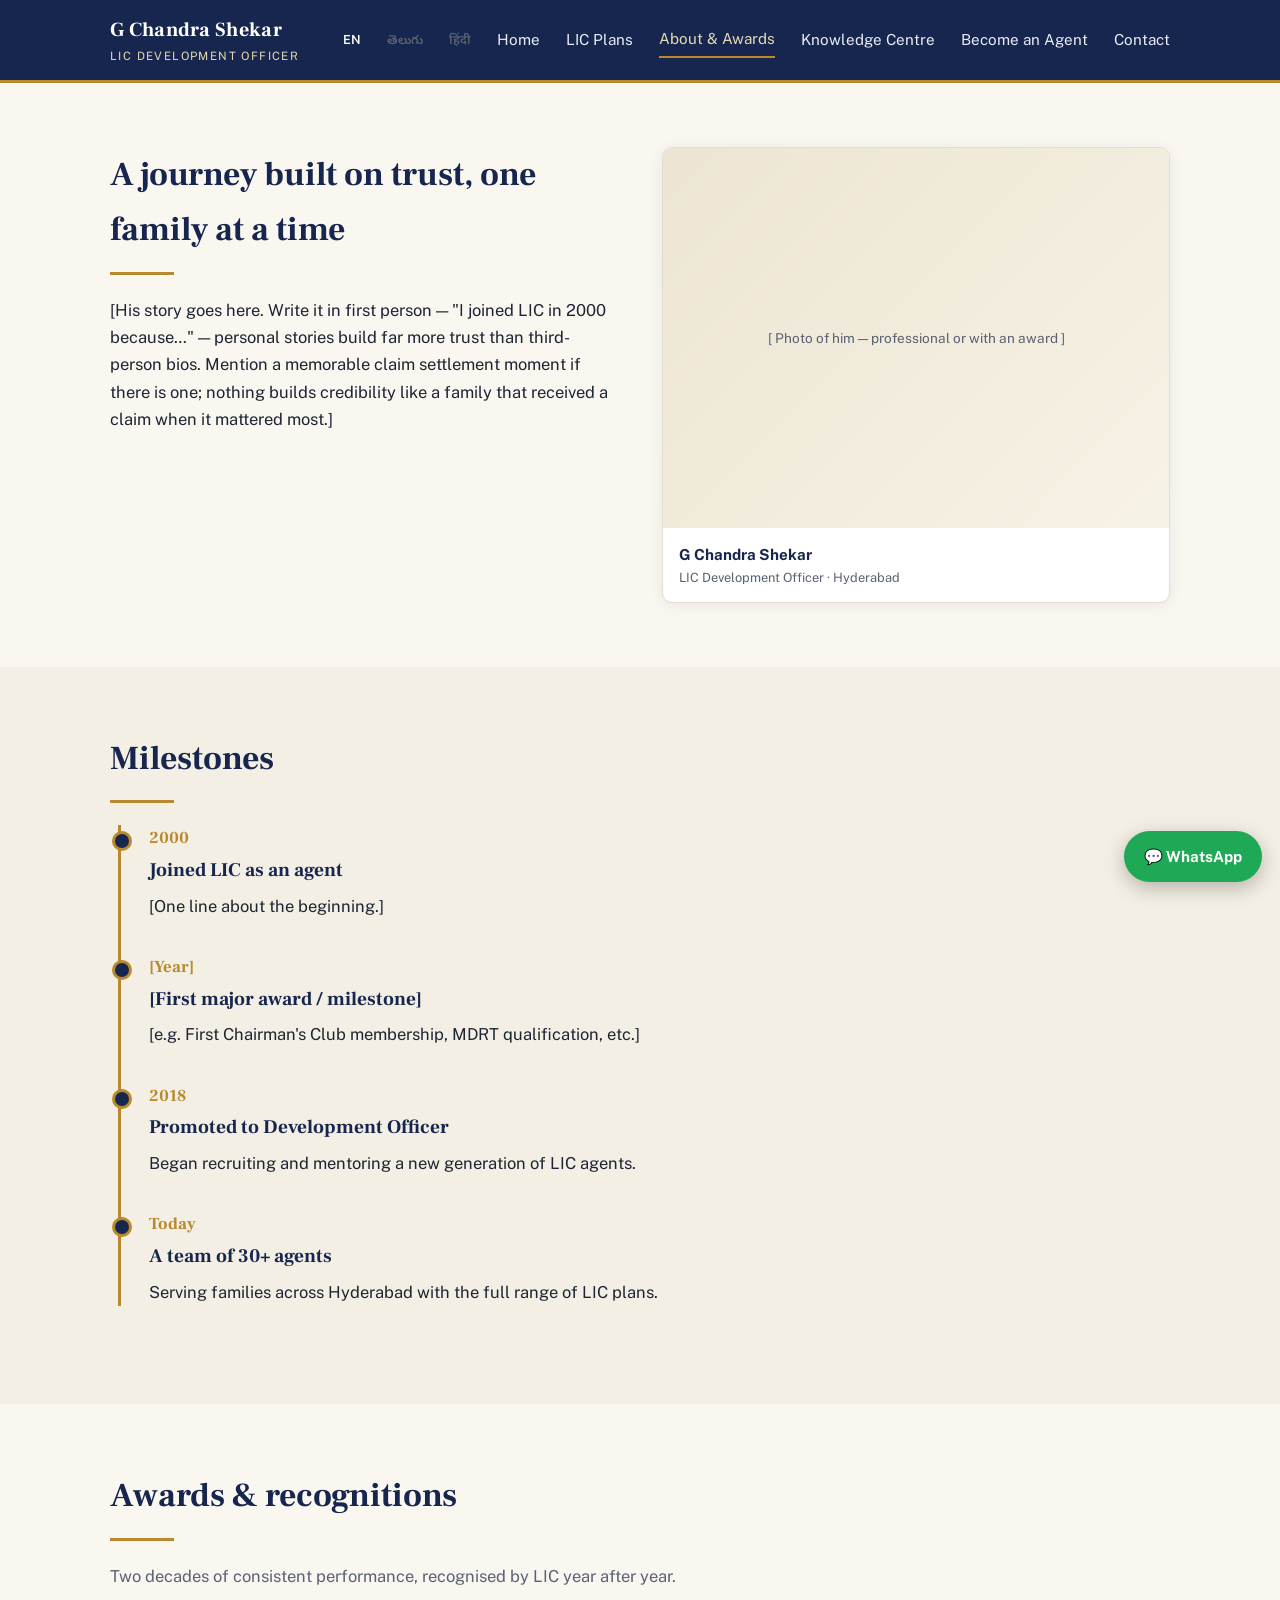
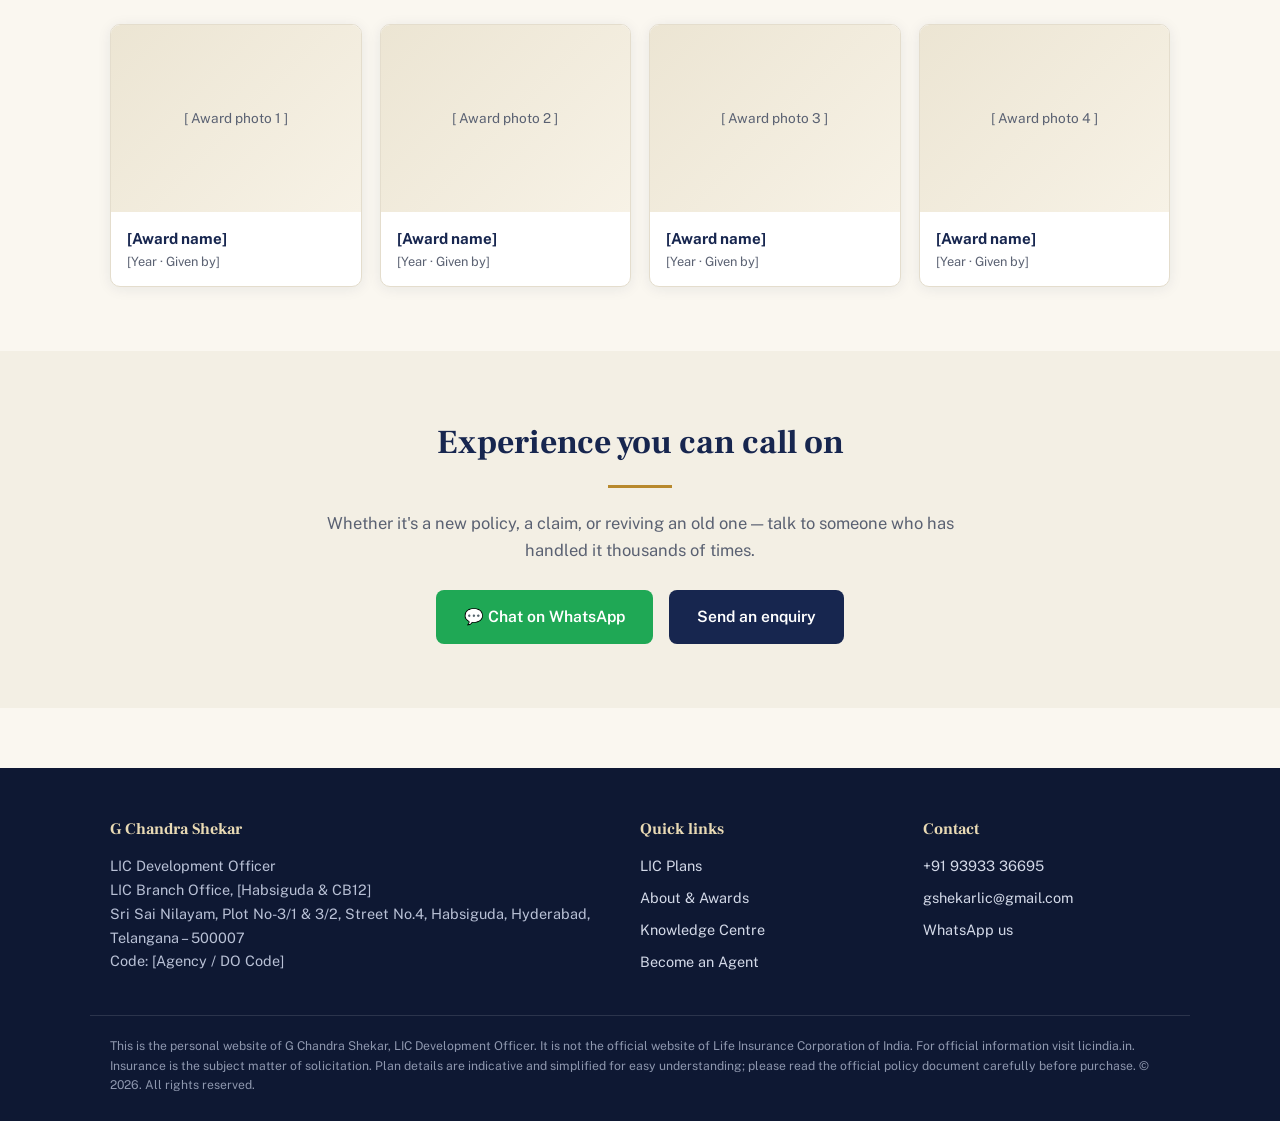
==== about.html @ 3796c8f2 "Add files via upload" ====
<!DOCTYPE html>
<html lang="en">
<head>
  <meta charset="UTF-8" />
  <meta name="viewport" content="width=device-width, initial-scale=1.0" />
  <title>About &amp; Awards | 25+ Years of Trusted LIC Service</title>
  <meta name="description" content="The journey of a trusted LIC Development Officer — 25+ years of service, awards, recognitions, and a team of 30 agents." />
  <link rel="preconnect" href="https://fonts.googleapis.com" />
  <link href="https://fonts.googleapis.com/css2?family=Frank+Ruhl+Libre:wght@500;700&family=Public+Sans:wght@400;600;700&family=Noto+Sans+Telugu:wght@400;600;700&family=Noto+Sans+Devanagari:wght@400;600;700&display=swap" rel="stylesheet" />
  <link rel="stylesheet" href="css/styles.css" />
</head>
<body>

  <header class="site-header">
    <div class="header-inner">
      <a class="brand" href="index.html">
        <span class="brand-name" data-cfg="name">Agent Name</span>
        <span class="brand-tag" data-cfg="designation">LIC Development Officer</span>
      </a>
      <button class="nav-toggle" aria-label="Open menu">☰</button>
      <nav class="nav">
        <a href="index.html" data-i18n="nav_home">Home</a>
        <a href="plans.html" data-i18n="nav_plans">LIC Plans</a>
        <a href="about.html" class="active" data-i18n="nav_about">About &amp; Awards</a>
        <a href="knowledge.html" data-i18n="nav_knowledge">Knowledge Centre</a>
        <a href="become-agent.html" data-i18n="nav_agent">Become an Agent</a>
        <a href="contact.html" data-i18n="nav_contact">Contact</a>
      </nav>
    </div>
  </header>

  <section class="section">
    <div class="wrap split">
      <div>
        <h2 class="section-title" data-i18n="about_title">A journey built on trust, one family at a time</h2>
        <hr class="gold-rule" />
        <p>
          <!-- PLACEHOLDER: Replace with your father's real story, 3–4 short paragraphs.
               Suggested arc: why he joined LIC in 2000 → early struggles → what changed →
               becoming a Development Officer → what he believes about insurance. -->
          [His story goes here. Write it in first person — "I joined LIC in 2000
          because…" — personal stories build far more trust than third-person bios.
          Mention a memorable claim settlement moment if there is one; nothing builds
          credibility like a family that received a claim when it mattered most.]
        </p>
      </div>
      <div>
        <div class="award-card">
          <div class="award-img">[ Photo of him — professional or with an award ]</div>
          <div class="award-meta">
            <h4 data-cfg="name">Agent Name</h4>
            <p><span data-cfg="designation">LIC Development Officer</span> · <span data-cfg="city">Hyderabad</span></p>
          </div>
        </div>
      </div>
    </div>
  </section>

  <section class="section section-alt">
    <div class="wrap">
      <h2 class="section-title" data-i18n="milestones_title">Milestones</h2>
      <hr class="gold-rule" />
      <div class="timeline">
        <div class="timeline-item">
          <div class="tl-year">2000</div>
          <h3 data-i18n="tl1_t">Joined LIC as an agent</h3>
          <p>[One line about the beginning.]</p>
        </div>
        <div class="timeline-item">
          <div class="tl-year">[Year]</div>
          <h3>[First major award / milestone]</h3>
          <p>[e.g. First Chairman's Club membership, MDRT qualification, etc.]</p>
        </div>
        <div class="timeline-item">
          <div class="tl-year" data-cfg="doSince">2018</div>
          <h3 data-i18n="tl3_t">Promoted to Development Officer</h3>
          <p data-i18n="tl3_d">Began recruiting and mentoring a new generation of LIC agents.</p>
        </div>
        <div class="timeline-item">
          <div class="tl-year" data-i18n="tl4_y">Today</div>
          <h3 data-i18n="tl4_t">A team of 30+ agents</h3>
          <p data-i18n="tl4_d">Serving families with the full range of LIC plans.</p>
        </div>
      </div>
    </div>
  </section>

  <section class="section">
    <div class="wrap">
      <h2 class="section-title" data-i18n="awards_title">Awards &amp; recognitions</h2>
      <hr class="gold-rule" />
      <p class="section-sub" data-i18n="awards_sub">Two decades of consistent performance.</p>
      <div class="award-grid">
        <!-- Duplicate this card for each award. Put photos in images/awards/ and
             change src. Even phone photos of certificates work well here. -->
        <div class="award-card">
          <div class="award-img">[ Award photo 1 ]</div>
          <div class="award-meta"><h4>[Award name]</h4><p>[Year · Given by]</p></div>
        </div>
        <div class="award-card">
          <div class="award-img">[ Award photo 2 ]</div>
          <div class="award-meta"><h4>[Award name]</h4><p>[Year · Given by]</p></div>
        </div>
        <div class="award-card">
          <div class="award-img">[ Award photo 3 ]</div>
          <div class="award-meta"><h4>[Award name]</h4><p>[Year · Given by]</p></div>
        </div>
        <div class="award-card">
          <div class="award-img">[ Award photo 4 ]</div>
          <div class="award-meta"><h4>[Award name]</h4><p>[Year · Given by]</p></div>
        </div>
      </div>
    </div>
  </section>

  <section class="section section-alt">
    <div class="wrap" style="text-align:center;">
      <h2 class="section-title" data-i18n="exp_title">Experience you can call on</h2>
      <hr class="gold-rule" style="margin:14px auto 22px;" />
      <p class="section-sub" style="margin:0 auto 26px;" data-i18n="exp_sub">Talk to experience.</p>
      <a class="btn btn-wa" data-wa="" href="#" data-i18n="btn_wa_chat">💬 Chat on WhatsApp</a>
      &nbsp;&nbsp;
      <a class="btn btn-navy" href="contact.html" data-i18n="btn_enquiry">Send an enquiry</a>
    </div>
  </section>

  <footer class="site-footer">
    <div class="footer-grid">
      <div>
        <h4 data-cfg="name">Agent Name</h4>
        <p style="font-size:.9rem;">
          <span data-cfg="designation">LIC Development Officer</span><br />
          <span data-cfg="branch">LIC Branch Office</span><br />
          <span data-cfg="address">Office address</span><br />
          Code: <span data-cfg="license">[Code]</span>
        </p>
      </div>
      <div>
        <h4 data-i18n="footer_quicklinks">Quick links</h4>
        <a href="plans.html" data-i18n="nav_plans">LIC Plans</a>
        <a href="about.html" data-i18n="nav_about">About &amp; Awards</a>
        <a href="knowledge.html" data-i18n="nav_knowledge">Knowledge Centre</a>
        <a href="become-agent.html" data-i18n="nav_agent">Become an Agent</a>
      </div>
      <div>
        <h4 data-i18n="nav_contact">Contact</h4>
        <a data-cfg-href="tel" href="#"><span data-cfg="phone">Phone</span></a>
        <a data-cfg-href="mail" href="#"><span data-cfg="email">Email</span></a>
        <a data-wa="" href="#" data-i18n="footer_wa">WhatsApp us</a>
      </div>
    </div>
    <div class="footer-disclaimer">
      This is the personal website of <span data-cfg="name">Agent Name</span>,
      <span data-cfg="designation">LIC Development Officer</span>. It is not the official
      website of Life Insurance Corporation of India. For official information visit
      licindia.in. Insurance is the subject matter of solicitation. Plan details are
      indicative and simplified for easy understanding; please read the official policy
      document carefully before purchase. © <span data-cfg="year">2026</span>. All rights reserved.
    </div>
  </footer>

  <a class="wa-float" data-wa="" href="#">💬 WhatsApp</a>

  <script src="js/config.js"></script>
  <script src="data/policies.js"></script>
  <script src="js/i18n.js"></script>
  <script src="js/site.js"></script>
</body>
</html>
---- css/styles.css ----
/* ============================================================
   DESIGN SYSTEM
   Palette: institutional navy + gold on warm paper
   Display type: Frank Ruhl Libre | Body: Public Sans
   ============================================================ */

:root {
  --navy: #17264f;
  --navy-deep: #0e1833;
  --gold: #b8892d;
  --gold-soft: #e8d9b4;
  --paper: #faf7f0;
  --card: #ffffff;
  --ink: #1d2433;
  --ink-soft: #5a6172;
  --line: #e4ddcd;
  --ok: #2e7d4f;

  --ff-display: "Frank Ruhl Libre", "Noto Sans Telugu", "Noto Sans Devanagari", Georgia, serif;
  --ff-body: "Public Sans", "Noto Sans Telugu", "Noto Sans Devanagari", -apple-system, "Segoe UI", sans-serif;

  --maxw: 1100px;
  --radius: 10px;
  --shadow: 0 2px 14px rgba(23, 38, 79, 0.08);
}

* { margin: 0; padding: 0; box-sizing: border-box; }

html { scroll-behavior: smooth; }
@media (prefers-reduced-motion: reduce) {
  html { scroll-behavior: auto; }
  *, *::before, *::after { animation: none !important; transition: none !important; }
}

body {
  font-family: var(--ff-body);
  background: var(--paper);
  color: var(--ink);
  line-height: 1.65;
  font-size: 16.5px;
}

img { max-width: 100%; display: block; }
a { color: var(--navy); }

.wrap { max-width: var(--maxw); margin: 0 auto; padding: 0 20px; }

/* ---------- Header ---------- */
.site-header {
  background: var(--navy);
  color: #fff;
  position: sticky;
  top: 0;
  z-index: 50;
  border-bottom: 3px solid var(--gold);
}
.header-inner {
  display: flex; align-items: center; justify-content: space-between;
  padding: 14px 20px; max-width: var(--maxw); margin: 0 auto;
}
.brand { display: flex; flex-direction: column; text-decoration: none; color: #fff; }
.brand-name { font-family: var(--ff-display); font-size: 1.25rem; font-weight: 700; letter-spacing: 0.3px; }
.brand-tag { font-size: 0.72rem; color: var(--gold-soft); text-transform: uppercase; letter-spacing: 1.4px; }

.nav { display: flex; gap: 26px; align-items: center; }
.nav a { color: #e9ecf5; text-decoration: none; font-size: 0.95rem; padding: 4px 0; }
.nav a:hover, .nav a.active { color: var(--gold-soft); border-bottom: 2px solid var(--gold); }
.nav-toggle { display: none; background: none; border: 1px solid rgba(255,255,255,.4); color: #fff; font-size: 1.3rem; padding: 4px 12px; border-radius: 6px; cursor: pointer; }

/* ---------- Buttons ---------- */
.btn {
  display: inline-block; text-decoration: none; font-weight: 600;
  padding: 12px 26px; border-radius: 8px; font-size: 0.98rem;
  border: 2px solid transparent; cursor: pointer; transition: transform .12s ease, box-shadow .12s ease;
}
.btn:hover { transform: translateY(-1px); box-shadow: var(--shadow); }
.btn:focus-visible { outline: 3px solid var(--gold); outline-offset: 2px; }
.btn-gold { background: var(--gold); color: var(--navy-deep); }
.btn-navy { background: var(--navy); color: #fff; }
.btn-outline { background: transparent; color: var(--navy); border-color: var(--navy); }
.btn-wa { background: #1fa855; color: #fff; }

/* ---------- Hero ---------- */
.hero {
  background:
    radial-gradient(1200px 500px at 85% -10%, rgba(184,137,45,.22), transparent 60%),
    linear-gradient(160deg, var(--navy-deep), var(--navy) 70%);
  color: #fff;
  padding: 70px 0 90px;
}
.hero .eyebrow {
  color: var(--gold-soft); text-transform: uppercase; letter-spacing: 2px;
  font-size: 0.78rem; margin-bottom: 14px;
}
.hero h1 {
  font-family: var(--ff-display); font-weight: 700;
  font-size: clamp(1.9rem, 4.2vw, 3rem); line-height: 1.2; max-width: 720px;
}
.hero p.lede { margin: 18px 0 8px; max-width: 620px; color: #d7dcea; font-size: 1.05rem; }

/* Signature element: the need selector */
.need-selector {
  margin-top: 42px; background: var(--card); border-radius: var(--radius);
  box-shadow: 0 14px 40px rgba(10, 18, 45, .35);
  border-top: 5px solid var(--gold);
  padding: 26px; color: var(--ink);
}
.need-selector h2 { font-family: var(--ff-display); font-size: 1.2rem; margin-bottom: 4px; }
.need-selector p { font-size: .92rem; color: var(--ink-soft); margin-bottom: 16px; }
.need-grid { display: grid; grid-template-columns: repeat(5, 1fr); gap: 12px; }
.need-card {
  text-decoration: none; text-align: center; padding: 18px 10px;
  border: 1.5px solid var(--line); border-radius: 8px; color: var(--ink);
  background: #fffdf8; transition: border-color .15s, transform .15s;
}
.need-card:hover { border-color: var(--gold); transform: translateY(-3px); }
.need-card .need-icon { font-size: 1.7rem; }
.need-card .need-label { display: block; font-weight: 600; font-size: .92rem; margin-top: 8px; }
.need-card .need-sub { display: block; font-size: .75rem; color: var(--ink-soft); margin-top: 2px; }

/* ---------- Credibility strip ---------- */
.cred-strip { background: var(--card); border-bottom: 1px solid var(--line); }
.cred-inner {
  max-width: var(--maxw); margin: 0 auto; padding: 26px 20px;
  display: grid; grid-template-columns: repeat(4, 1fr); gap: 18px; text-align: center;
}
.cred-item .cred-num {
  font-family: var(--ff-display); font-size: 2rem; font-weight: 700; color: var(--navy);
}
.cred-item .cred-num span { color: var(--gold); }
.cred-item .cred-label { font-size: .82rem; color: var(--ink-soft); text-transform: uppercase; letter-spacing: 1px; }

/* ---------- Sections ---------- */
.section { padding: 64px 0; }
.section-alt { background: #f3efe4; }
.section h2.section-title {
  font-family: var(--ff-display); font-size: clamp(1.5rem, 3vw, 2.1rem);
  color: var(--navy); margin-bottom: 8px;
}
.section .section-sub { color: var(--ink-soft); max-width: 640px; margin-bottom: 34px; }
.gold-rule { width: 64px; height: 3px; background: var(--gold); border: none; margin: 14px 0 22px; }

/* ---------- Plan cards ---------- */
.plan-grid { display: grid; grid-template-columns: repeat(auto-fill, minmax(300px, 1fr)); gap: 22px; }

.testimonial-grid { display: grid; grid-template-columns: repeat(auto-fill, minmax(280px, 1fr)); gap: 22px; margin-top: 20px; }
.testimonial-card {
  background: #fff;
  border: 1px solid rgba(23, 38, 79, 0.08);
  border-radius: 14px;
  padding: 22px 22px 18px;
  box-shadow: 0 2px 10px rgba(23, 38, 79, 0.05);
}
.testimonial-stars { color: var(--gold); font-size: 1rem; letter-spacing: 2px; margin-bottom: 8px; }
.testimonial-text { font-style: italic; color: var(--ink); line-height: 1.55; margin-bottom: 12px; }
.testimonial-name { font-weight: 700; font-size: 0.92rem; color: var(--ink-soft); }
.testimonial-video-link {
  display: inline-block;
  margin-top: 10px;
  font-size: 0.85rem;
  font-weight: 600;
  color: var(--navy);
  text-decoration: none;
}
.testimonial-video-link:hover { text-decoration: underline; }
.plan-card {
  background: var(--card); border: 1px solid var(--line); border-radius: var(--radius);
  padding: 24px; display: flex; flex-direction: column; box-shadow: var(--shadow);
}
.plan-card .plan-need {
  align-self: flex-start; font-size: .7rem; text-transform: uppercase; letter-spacing: 1.2px;
  background: var(--gold-soft); color: var(--navy-deep); padding: 3px 10px; border-radius: 20px; font-weight: 700;
}
.plan-card h3 { font-family: var(--ff-display); color: var(--navy); margin: 12px 0 2px; font-size: 1.15rem; }
.plan-card .plan-no { font-size: .78rem; color: var(--ink-soft); margin-bottom: 10px; }
.plan-card .plan-tagline { font-size: .95rem; margin-bottom: 12px; }
.plan-card .plan-for { font-size: .86rem; color: var(--ink-soft); background: #faf7f0; border-left: 3px solid var(--gold); padding: 8px 12px; margin-bottom: 14px; }
.plan-card ul { list-style: none; margin-bottom: 18px; }
.plan-card ul li { font-size: .88rem; padding-left: 20px; position: relative; margin-bottom: 6px; }
.plan-card ul li::before { content: "✓"; color: var(--ok); position: absolute; left: 0; font-weight: 700; }
.plan-card .plan-cta { margin-top: auto; display: flex; gap: 10px; flex-wrap: wrap; }
.plan-card .plan-cta .btn { padding: 9px 18px; font-size: .88rem; }

.plan-card.discontinued { opacity: .82; border-style: dashed; }
.plan-card.discontinued .plan-need { background: #e8e4da; color: var(--ink-soft); }

/* Filter pills */
.filter-row { display: flex; gap: 10px; flex-wrap: wrap; margin-bottom: 30px; }
.filter-pill {
  border: 1.5px solid var(--navy); background: transparent; color: var(--navy);
  padding: 7px 18px; border-radius: 30px; font-size: .88rem; cursor: pointer; font-weight: 600;
}
.filter-pill.active, .filter-pill:hover { background: var(--navy); color: #fff; }

/* ---------- Timeline (About) ---------- */
.timeline { border-left: 3px solid var(--gold); margin-left: 8px; padding-left: 28px; }
.timeline-item { position: relative; margin-bottom: 34px; }
.timeline-item::before {
  content: ""; position: absolute; left: -37px; top: 6px; width: 14px; height: 14px;
  background: var(--navy); border: 3px solid var(--gold); border-radius: 50%;
}
.timeline-item .tl-year { font-family: var(--ff-display); font-weight: 700; color: var(--gold); font-size: 1.05rem; }
.timeline-item h3 { font-family: var(--ff-display); color: var(--navy); margin: 2px 0 6px; }

/* ---------- Awards gallery ---------- */
.award-grid { display: grid; grid-template-columns: repeat(auto-fill, minmax(220px, 1fr)); gap: 18px; }
.award-card { background: var(--card); border: 1px solid var(--line); border-radius: var(--radius); overflow: hidden; box-shadow: var(--shadow); }
.award-card .award-img {
  aspect-ratio: 4/3; background: linear-gradient(135deg, #ece5d3, #f7f2e6);
  display: flex; align-items: center; justify-content: center; color: var(--ink-soft); font-size: .85rem;
}
.award-card .award-meta { padding: 14px 16px; }
.award-card .award-meta h4 { font-size: .95rem; color: var(--navy); }
.award-card .award-meta p { font-size: .8rem; color: var(--ink-soft); }

/* ---------- Forms ---------- */
.form-card {
  background: var(--card); border-radius: var(--radius); box-shadow: var(--shadow);
  border-top: 5px solid var(--gold); padding: 32px; max-width: 560px;
}
.form-row { margin-bottom: 18px; }
.form-row label { display: block; font-weight: 600; font-size: .9rem; margin-bottom: 6px; }
.form-row input, .form-row textarea, .form-row select {
  width: 100%; padding: 12px 14px; border: 1.5px solid var(--line); border-radius: 8px;
  font-family: var(--ff-body); font-size: .95rem; background: #fffdf8;
}
.form-row input:focus, .form-row textarea:focus, .form-row select:focus {
  outline: none; border-color: var(--gold);
}
.form-note { font-size: .8rem; color: var(--ink-soft); margin-top: 12px; }
.form-status { margin-top: 14px; font-size: .92rem; font-weight: 600; }
.form-status.ok { color: var(--ok); }
.form-status.err { color: #b3261e; }

/* ---------- Split layout ---------- */
.split { display: grid; grid-template-columns: 1fr 1fr; gap: 44px; align-items: start; }

/* ---------- FAQ ---------- */
.faq-item { border-bottom: 1px solid var(--line); }
.faq-item summary {
  cursor: pointer; padding: 18px 4px; font-weight: 600; font-size: 1rem; color: var(--navy);
  list-style: none; display: flex; justify-content: space-between; align-items: center;
}
.faq-item summary::after { content: "+"; color: var(--gold); font-size: 1.4rem; }
.faq-item[open] summary::after { content: "–"; }
.faq-item .faq-body { padding: 0 4px 18px; color: var(--ink-soft); font-size: .95rem; }

/* ---------- WhatsApp float ---------- */
.wa-float {
  position: fixed; right: 18px; bottom: 18px; z-index: 60;
  background: #1fa855; color: #fff; text-decoration: none;
  padding: 13px 20px; border-radius: 40px; font-weight: 700; font-size: .95rem;
  box-shadow: 0 6px 20px rgba(0,0,0,.25); display: flex; align-items: center; gap: 8px;
}

/* ---------- Footer ---------- */
.site-footer { background: var(--navy-deep); color: #b9c1d6; padding: 48px 0 26px; margin-top: 60px; }
.footer-grid { display: grid; grid-template-columns: 2fr 1fr 1fr; gap: 36px; max-width: var(--maxw); margin: 0 auto; padding: 0 20px; }
.site-footer h4 { color: var(--gold-soft); font-family: var(--ff-display); margin-bottom: 12px; font-size: 1rem; }
.site-footer a { color: #d3d9e8; text-decoration: none; display: block; margin-bottom: 8px; font-size: .9rem; }
.site-footer a:hover { color: var(--gold-soft); }
.footer-disclaimer {
  max-width: var(--maxw); margin: 34px auto 0; padding: 20px 20px 0;
  border-top: 1px solid rgba(255,255,255,.12); font-size: .76rem; line-height: 1.6; color: #8e97ae;
}

/* ---------- Responsive ---------- */
@media (max-width: 860px) {
  .need-grid { grid-template-columns: repeat(2, 1fr); }
  .cred-inner { grid-template-columns: repeat(2, 1fr); }
  .split { grid-template-columns: 1fr; }
  .footer-grid { grid-template-columns: 1fr; }
  .nav {
    display: none; position: absolute; top: 100%; left: 0; right: 0;
    background: var(--navy-deep); flex-direction: column; padding: 18px 20px; gap: 16px;
    border-bottom: 3px solid var(--gold);
  }
  .nav.open { display: flex; }
  .nav-toggle { display: block; }
}
@media (max-width: 480px) {
  .need-grid { grid-template-columns: 1fr 1fr; }
  .hero { padding: 48px 0 64px; }
}

/* ===== Language switcher (EN | తెలుగు | हिंदी) ===== */
.lang-switch {
  display: flex;
  gap: 4px;
  margin-left: auto;
  margin-right: 12px;
  background: rgba(23, 38, 79, 0.06);
  border-radius: 999px;
  padding: 3px;
}
.lang-btn {
  border: none;
  background: transparent;
  font-family: var(--ff-body);
  font-size: 0.78rem;
  font-weight: 600;
  color: var(--ink-soft);
  padding: 5px 11px;
  border-radius: 999px;
  cursor: pointer;
  line-height: 1.4;
}
.lang-btn.active {
  background: var(--navy);
  color: #fff;
}
@media (max-width: 860px) {
  .lang-switch { margin-right: 8px; }
  .lang-btn { padding: 4px 9px; font-size: 0.74rem; }
}
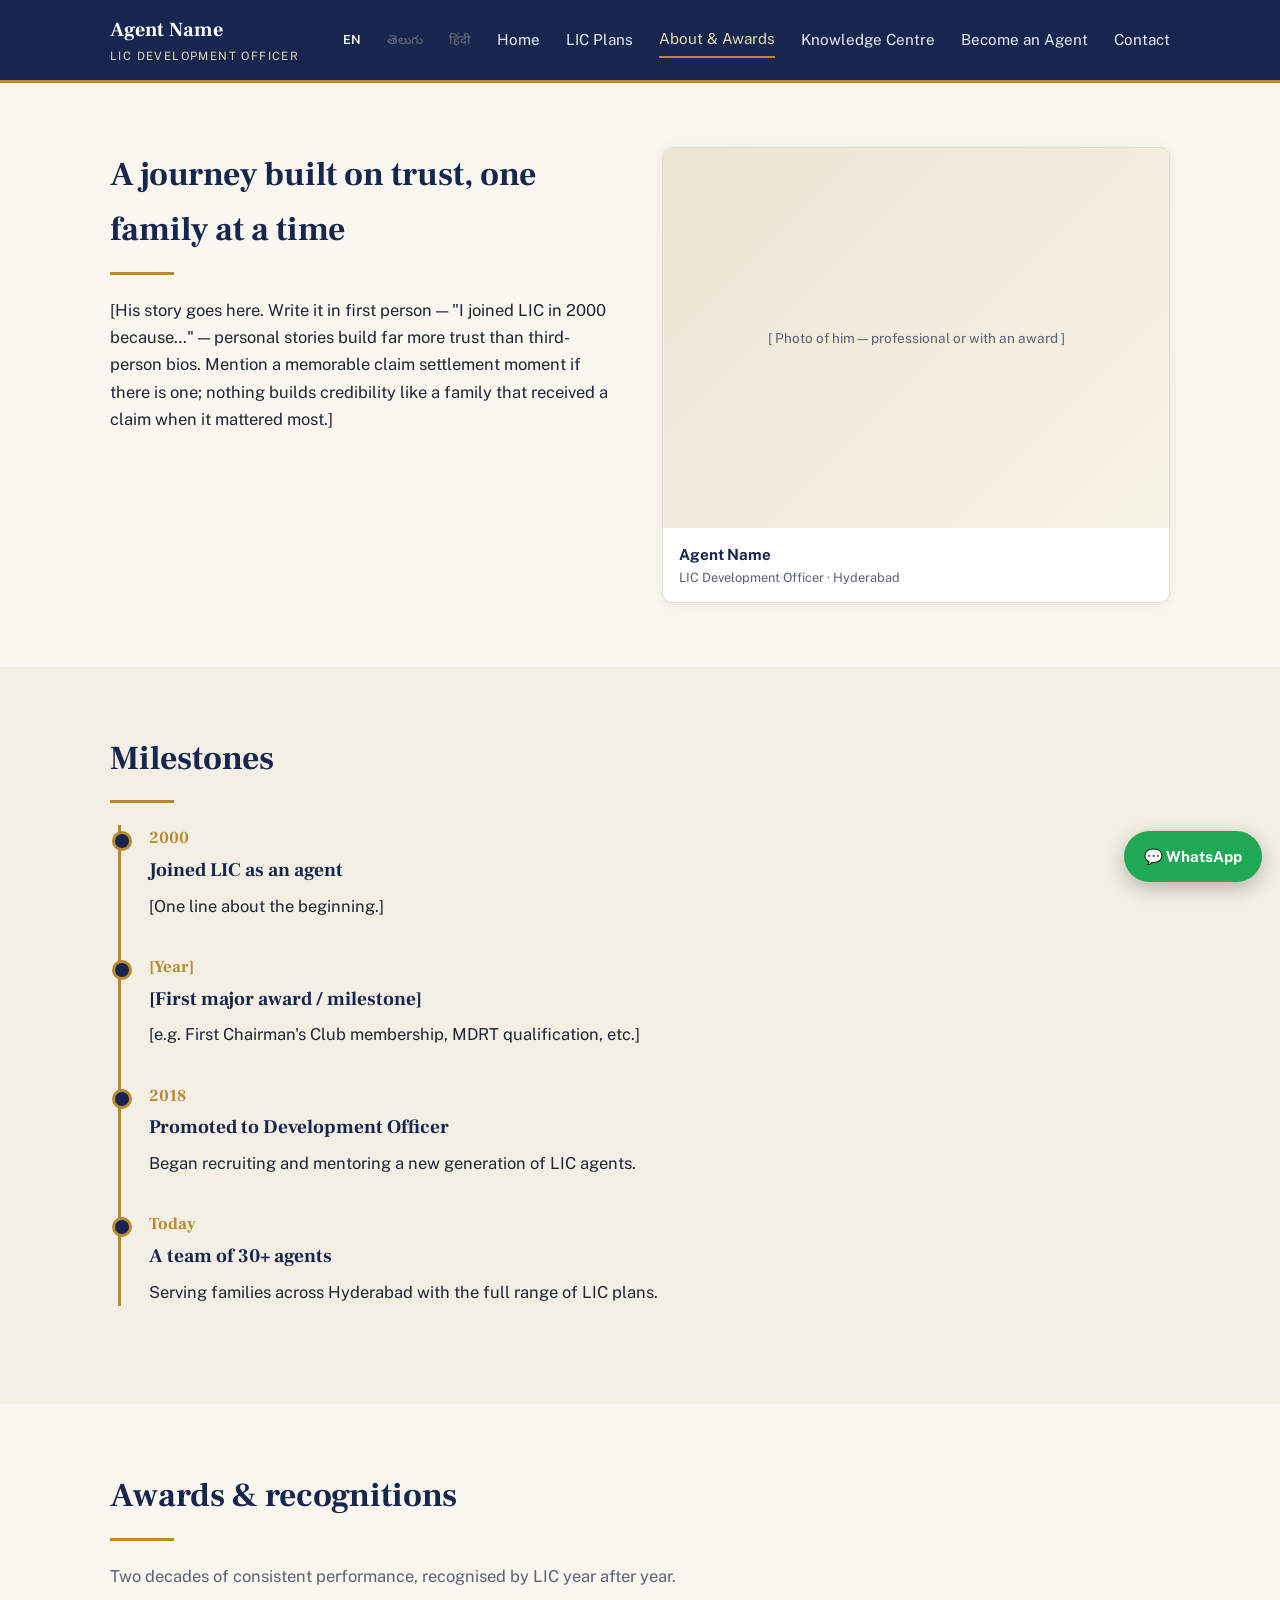
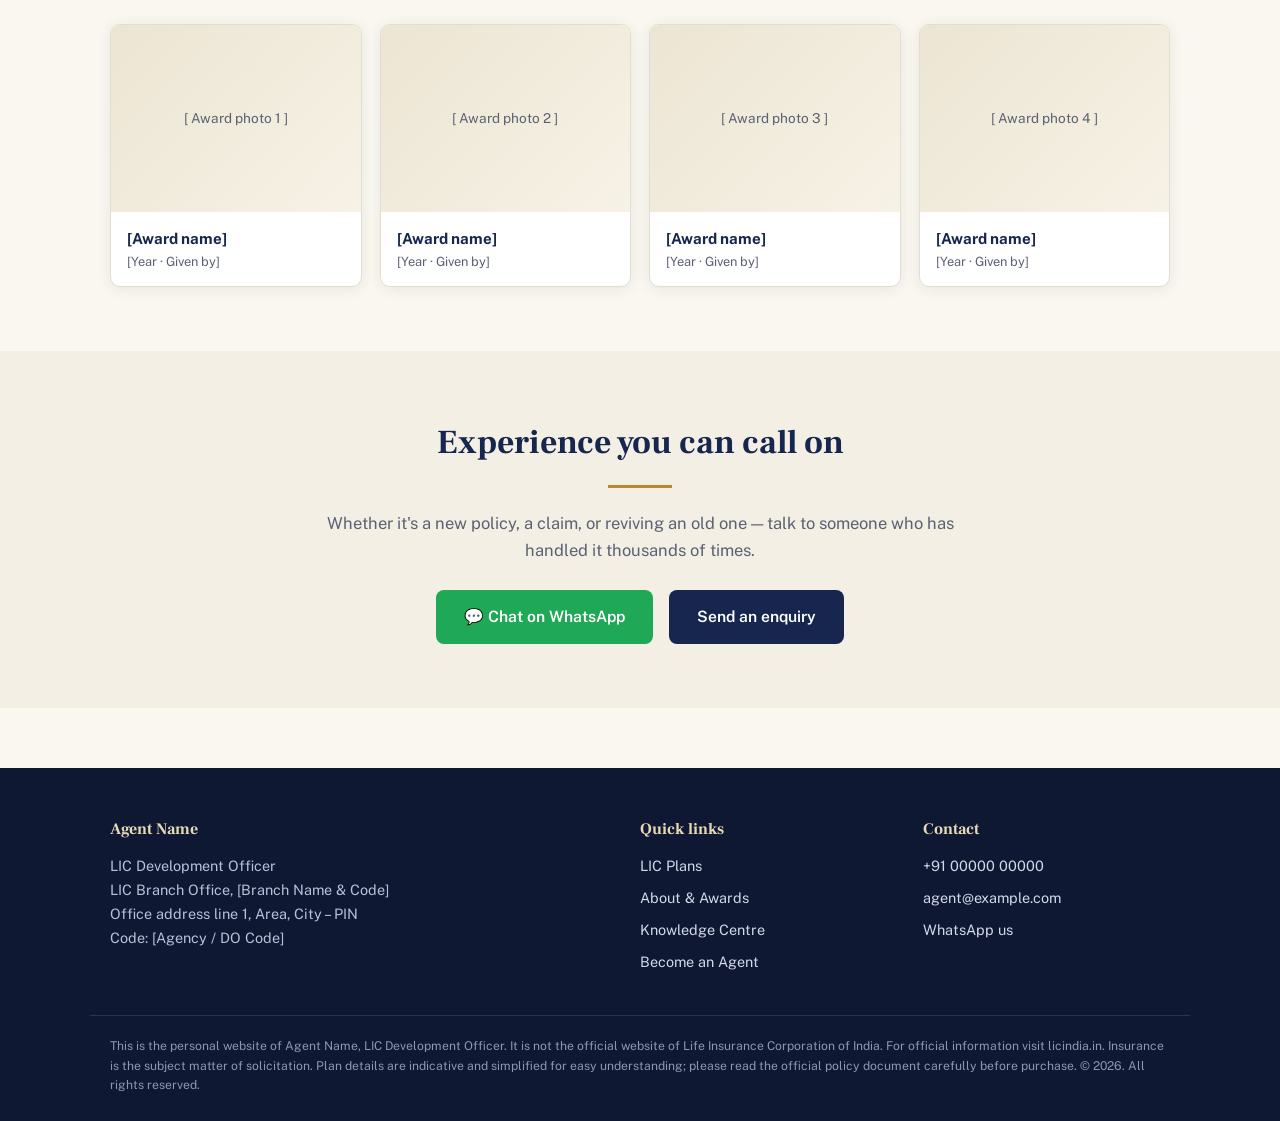
==== commit 5394046b: "Add files via upload" ====
--- a/about.html
+++ b/about.html
@@ -91,22 +91,23 @@
       <hr class="gold-rule" />
       <p class="section-sub" data-i18n="awards_sub">Two decades of consistent performance.</p>
       <div class="award-grid">
-        <!-- Duplicate this card for each award. Put photos in images/awards/ and
-             change src. Even phone photos of certificates work well here. -->
+        <!-- Duplicate this card for each award. Save your photo into images/awards/
+             (any name, e.g. best-agent-2022.jpg), then change the src below to match.
+             Even a phone photo of a certificate works well here. -->
         <div class="award-card">
-          <div class="award-img">[ Award photo 1 ]</div>
+          <div class="award-img"><img src="images/awards/award-1.jpg" alt="Award 1" onerror="this.parentElement.textContent='[ Award photo 1 ]'" /></div>
           <div class="award-meta"><h4>[Award name]</h4><p>[Year · Given by]</p></div>
         </div>
         <div class="award-card">
-          <div class="award-img">[ Award photo 2 ]</div>
+          <div class="award-img"><img src="images/awards/award-2.jpg" alt="Award 2" onerror="this.parentElement.textContent='[ Award photo 2 ]'" /></div>
           <div class="award-meta"><h4>[Award name]</h4><p>[Year · Given by]</p></div>
         </div>
         <div class="award-card">
-          <div class="award-img">[ Award photo 3 ]</div>
+          <div class="award-img"><img src="images/awards/award-3.jpg" alt="Award 3" onerror="this.parentElement.textContent='[ Award photo 3 ]'" /></div>
           <div class="award-meta"><h4>[Award name]</h4><p>[Year · Given by]</p></div>
         </div>
         <div class="award-card">
-          <div class="award-img">[ Award photo 4 ]</div>
+          <div class="award-img"><img src="images/awards/award-4.jpg" alt="Award 4" onerror="this.parentElement.textContent='[ Award photo 4 ]'" /></div>
           <div class="award-meta"><h4>[Award name]</h4><p>[Year · Given by]</p></div>
         </div>
       </div>
--- a/css/styles.css
+++ b/css/styles.css
@@ -163,6 +163,20 @@
   text-decoration: none;
 }
 .testimonial-video-link:hover { text-decoration: underline; }
+
+.video-grid { display: grid; grid-template-columns: repeat(auto-fill, minmax(260px, 1fr)); gap: 22px; margin-top: 20px; }
+.video-card { background: #fff; border: 1px solid rgba(23, 38, 79, 0.08); border-radius: 14px; overflow: hidden; box-shadow: 0 2px 10px rgba(23, 38, 79, 0.05); }
+.video-thumb-link { position: relative; display: block; aspect-ratio: 16/9; background: #000; }
+.video-thumb { width: 100%; height: 100%; object-fit: cover; display: block; opacity: 0.85; }
+.video-play {
+  position: absolute; top: 50%; left: 50%; transform: translate(-50%, -50%);
+  width: 52px; height: 52px; border-radius: 50%;
+  background: rgba(23, 38, 79, 0.75); color: #fff;
+  display: flex; align-items: center; justify-content: center;
+  font-size: 1.2rem; pointer-events: none;
+}
+.video-title { padding: 14px 16px 4px; font-size: 0.98rem; color: var(--navy); }
+.video-desc { padding: 0 16px 16px; font-size: 0.85rem; color: var(--ink-soft); }
 .plan-card {
   background: var(--card); border: 1px solid var(--line); border-radius: var(--radius);
   padding: 24px; display: flex; flex-direction: column; box-shadow: var(--shadow);
@@ -208,7 +222,9 @@
 .award-card .award-img {
   aspect-ratio: 4/3; background: linear-gradient(135deg, #ece5d3, #f7f2e6);
   display: flex; align-items: center; justify-content: center; color: var(--ink-soft); font-size: .85rem;
-}
+  overflow: hidden;
+}
+.award-card .award-img img { width: 100%; height: 100%; object-fit: cover; display: block; }
 .award-card .award-meta { padding: 14px 16px; }
 .award-card .award-meta h4 { font-size: .95rem; color: var(--navy); }
 .award-card .award-meta p { font-size: .8rem; color: var(--ink-soft); }
